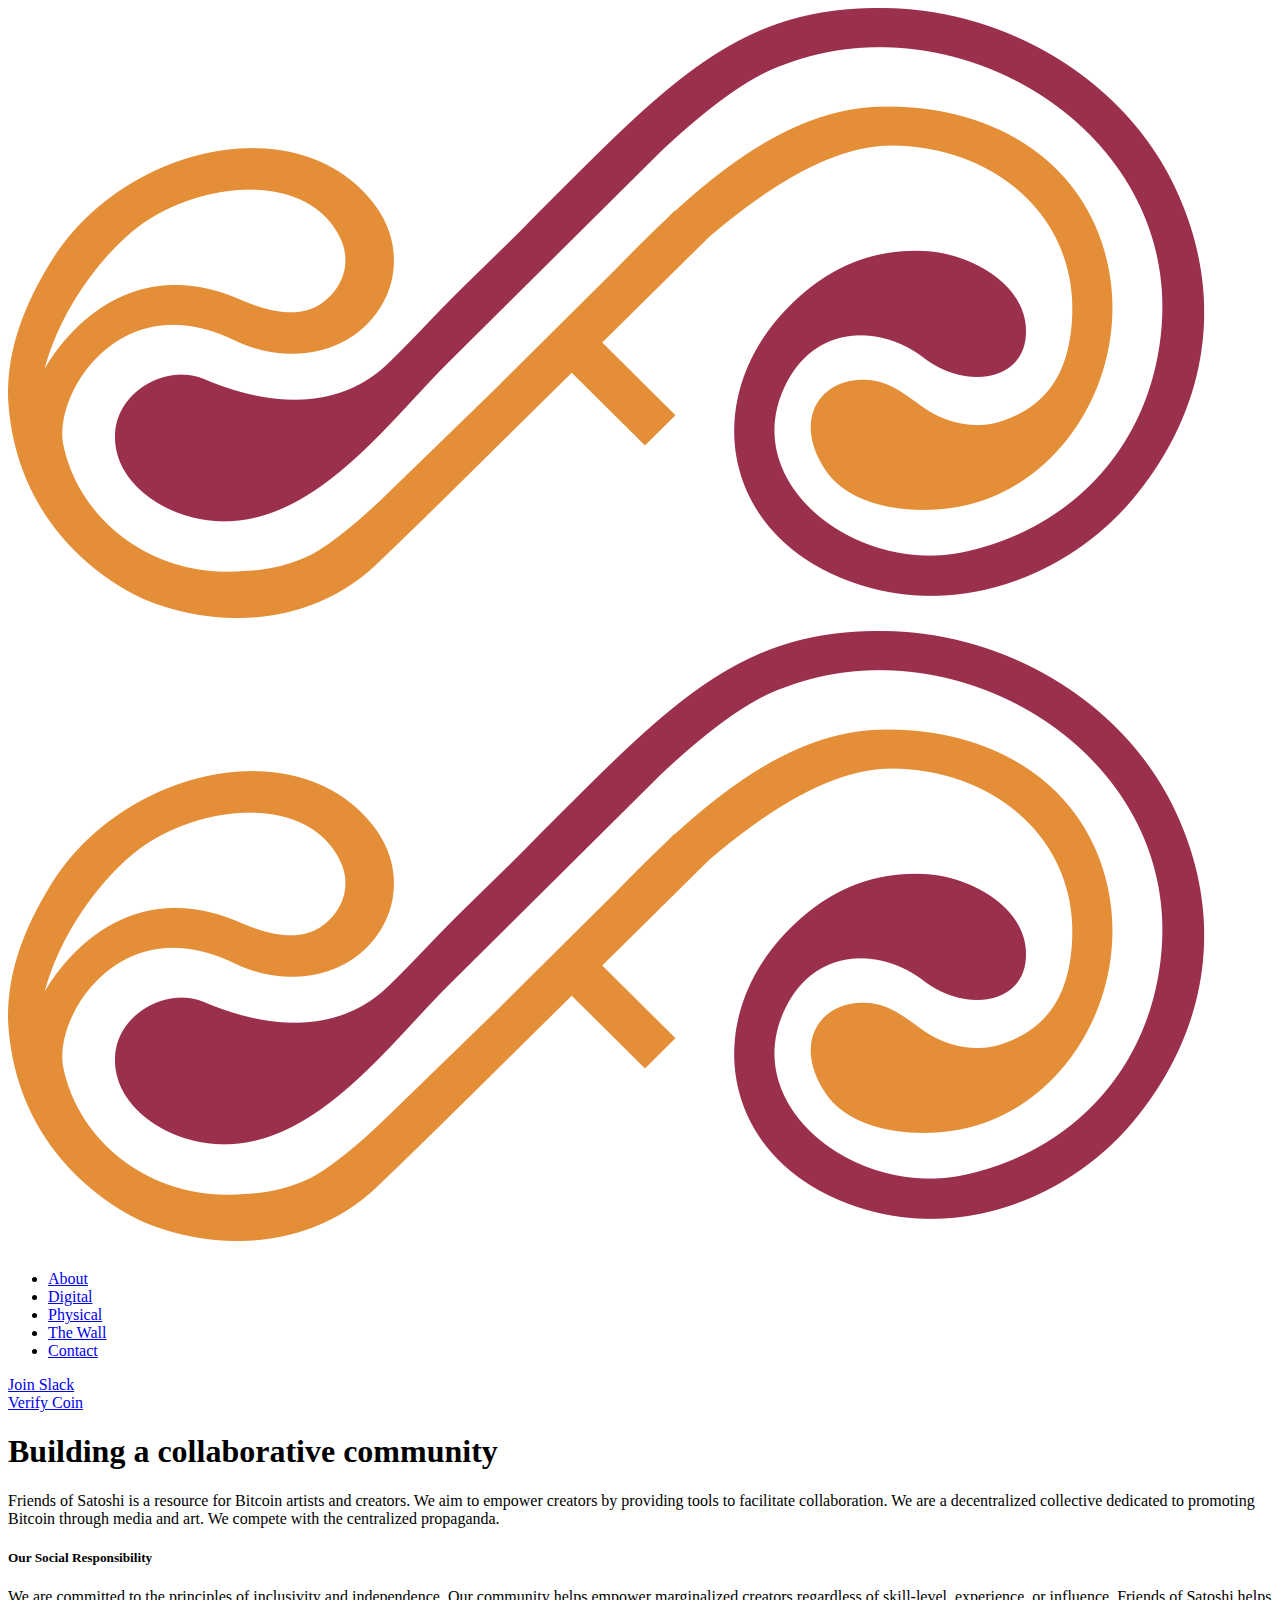
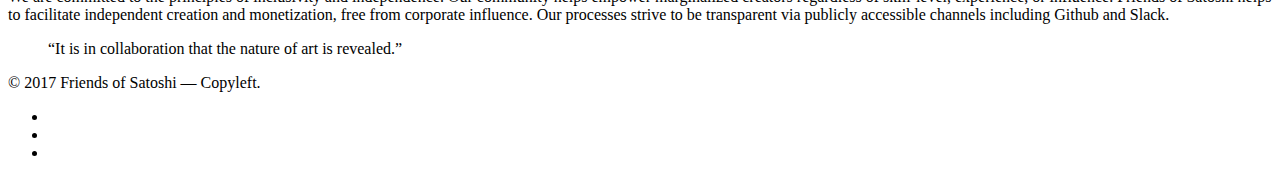
==== about.html @ ccd24b02 "Test filename-based cache busting" ====
<!doctype html>
<html lang="en">
    <head>
        <meta charset="utf-8">
        <title>Friends of Satoshi | About</title>
        <meta name="description" content="Building a collaborative community." />
        <meta name="viewport" content="width=device-width, initial-scale=1.0">
        <link href="css/about.combined.0001.css" rel="stylesheet" type="text/css" media="all" />
        <link href="https://fonts.googleapis.com/css?family=Open+Sans:200,300,400,400i,500,600,700" rel="stylesheet">

    </head>
    <body data-smooth-scroll-offset="77">
        <div class="nav-container">
            <div class="via-1500407324084" via="via-1500407324084" vio="Home Nav">
                <div class="bar bar--sm visible-xs">
                    <div class="container">
                        <div class="row">
                            <div class="col-xs-3 col-sm-2">
                                <a href="index.html"></a>
                            </div>
                            <div class="col-xs-9 col-sm-10 text-right">
                                <a href="#" class="hamburger-toggle" data-toggle-class="#menu2;hidden-xs hidden-sm"> <i class="icon icon--sm stack-interface stack-menu"></i> </a>
                            </div>
                        </div>
                    </div>
                </div>
                <nav id="menu2" class="bar bar-2 hidden-xs">
                    <div class="container">
                        <div class="row">
                            <div class="col-md-2 text-center text-left-sm hidden-xs col-md-push-5">
                                <div class="bar__module">
                                    <a href="index.html" target="_self"> <img class="logo logo-dark" alt="logo" src="img/fos-icon.png"> <img class="logo logo-light" alt="logo" src="img/fos-icon.png"> </a>
                                </div>
                            </div>
                            <div class="col-md-5 col-md-pull-2">
                                <div class="bar__module">
                                    <ul class="menu-horizontal text-left">
                                        <li> <a href="about.html" target="_self">
                                        About</a> </li>
                                        <li> <a href="digital.html" target="_self">
                                        Digital</a> </li>
                                        <li> <a href="physical.html" target="_self">
                                        Physical</a> </li>
                                        <li> <a href="wall.html" target="_self">The Wall</a> </li>
                                        <li> <a href="contact.html" target="_self">
                                        Contact</a> </li>
                                    </ul>
                                </div>
                            </div>
                            <div class="col-md-5 text-right text-left-xs text-left-sm">
                                <div class="bar__module">
                                    <a class="btn btn--sm type--uppercase" href="slack.html" target="_self"> <span class="btn__text">
                                    Join Slack<br></span> </a>
                                    <a class="btn btn--sm type--uppercase" href="https://verify.friendsofsatoshi.com" target="_self"> <span class="btn__text">
                                    Verify Coin<br></span> </a>
                                </div>
                            </div>
                        </div>
                    </div>
                </nav>
            </div>
        </div>
        <div class="main-container">
            <section class="bg--dark">
                <div class="container">
                    <div class="row">
                        <div class="col-sm-10 col-md-8 col-sm-offset-1 col-md-offset-2">
                            <article>
                                <div class="article__title text-center">
                                    <h1 class="h2">Building a collaborative community</h1>
                                </div>
                                <div class="article__body">
                                    <p> Friends of Satoshi is a resource for Bitcoin artists and creators. We aim to empower creators by providing tools to facilitate collaboration. We are a decentralized collective dedicated to promoting Bitcoin through media and art. We compete with the centralized propaganda.</p>
                                    <h5>Our Social Responsibility</h5>
                                    <p> We are committed to the principles of&nbsp;inclusivity and independence. Our community helps empower marginalized creators regardless of skill-level, experience, or influence. Friends of Satoshi helps to facilitate independent creation and monetization, free from corporate influence. Our processes strive to be transparent via publicly accessible channels including Github and Slack.</p>
                                    <blockquote> “It is in collaboration that the nature of art is revealed.” </blockquote>
                                </div>
                            </article>
                        </div>
                    </div>
                </div>
            </section>
            <footer class="footer-7 text-center-xs">
                <div class="container">
                    <div class="row">
                        <div class="col-sm-6"> <span class="type--fine-print">© <span class="update-year">2017</span> Friends of Satoshi — Copyleft.</span>
                        </div>
                        <div class="col-sm-6 text-right text-center-xs">
                            <ul class="social-list list-inline">
                                <li><a href="https://www.youtube.com/channel/UCD_a4hqRUzIvtUv30QXYX5Q" target="_self"><i class="socicon icon socicon-youtube icon--xs"></i></a></li>
                                <li><a href="https://www.twitter.com/friendofsatoshi" target="_self"><i class="socicon socicon-twitter icon icon--xs"></i></a></li>
                                <li><a href="https://www.reddit.com/u/friendsofsatoshi" target="_self"><i class="socicon icon socicon-reddit icon--xs"></i></a></li>
                            </ul>
                        </div>
                    </div>
                </div>
            </footer>
        </div>
       
        <script src="js/about.combined.0001.js"></script>
        <script>
            (function(i,s,o,g,r,a,m){i['GoogleAnalyticsObject']=r;i[r]=i[r]||function(){ (i[r].q=i[r].q||[]).push(arguments)},i[r].l=1*new Date();a=s.createElement(o), m=s.getElementsByTagName(o)[0];a.async=1;a.src=g;m.parentNode.insertBefore(a,m) })(window,document,'script','https://www.google-analytics.com/analytics.js','ga'); ga('create', 'UA-85347747-1', 'auto'); ga('send', 'pageview');
        </script>

    </body>

</html>
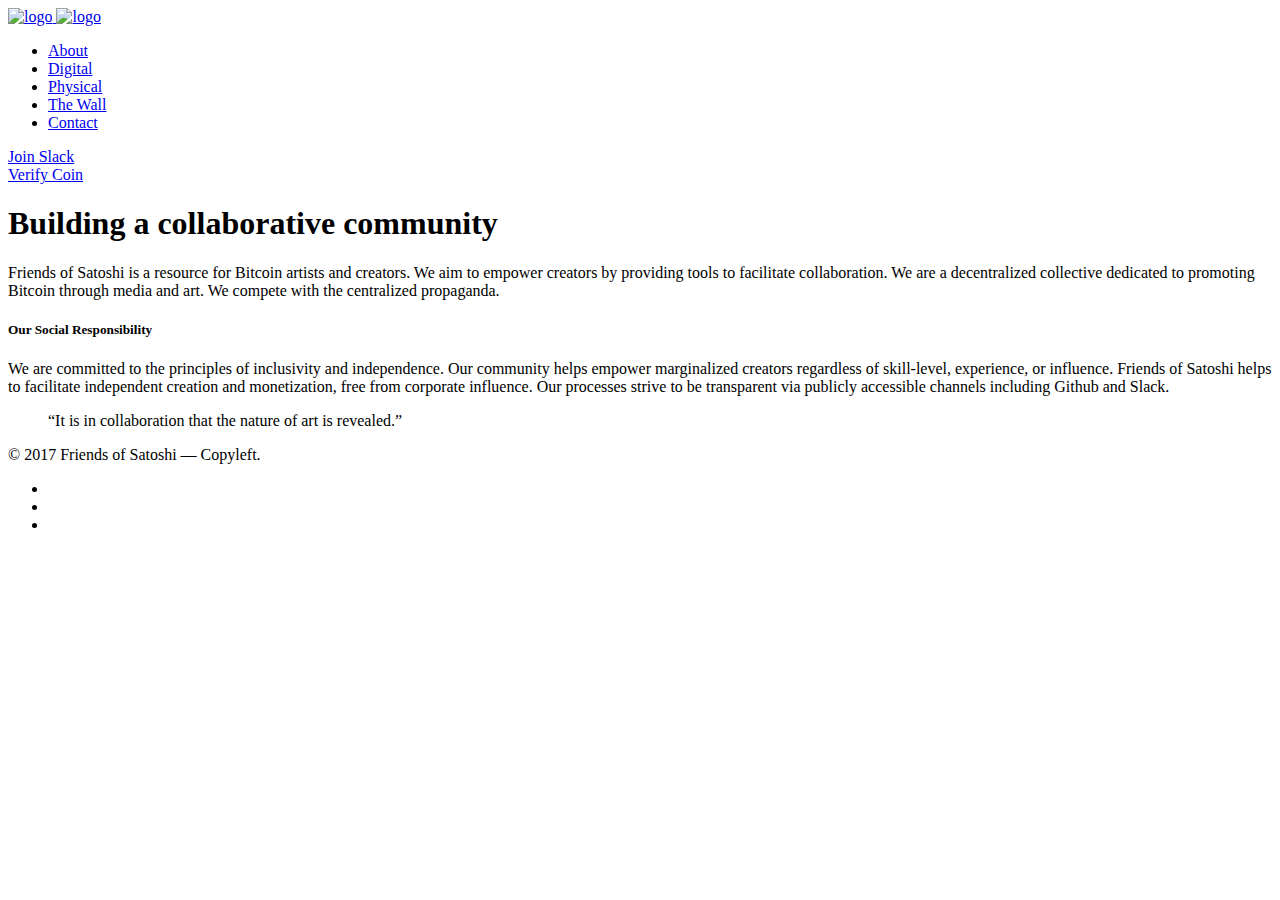
==== commit 16d8e3a8: "Add CDN" ====
--- a/about.html
+++ b/about.html
@@ -29,7 +29,7 @@
                         <div class="row">
                             <div class="col-md-2 text-center text-left-sm hidden-xs col-md-push-5">
                                 <div class="bar__module">
-                                    <a href="index.html" target="_self"> <img class="logo logo-dark" alt="logo" src="img/fos-icon.png"> <img class="logo logo-light" alt="logo" src="img/fos-icon.png"> </a>
+                                    <a href="index.html" target="_self"> <img class="logo logo-dark" alt="logo" src="https://objects-us-west-1.dream.io/friendsofsatoshi/fos-icon.png"> <img class="logo logo-light" alt="logo" src="https://objects-us-west-1.dream.io/friendsofsatoshi/fos-icon.png"> </a>
                                 </div>
                             </div>
                             <div class="col-md-5 col-md-pull-2">
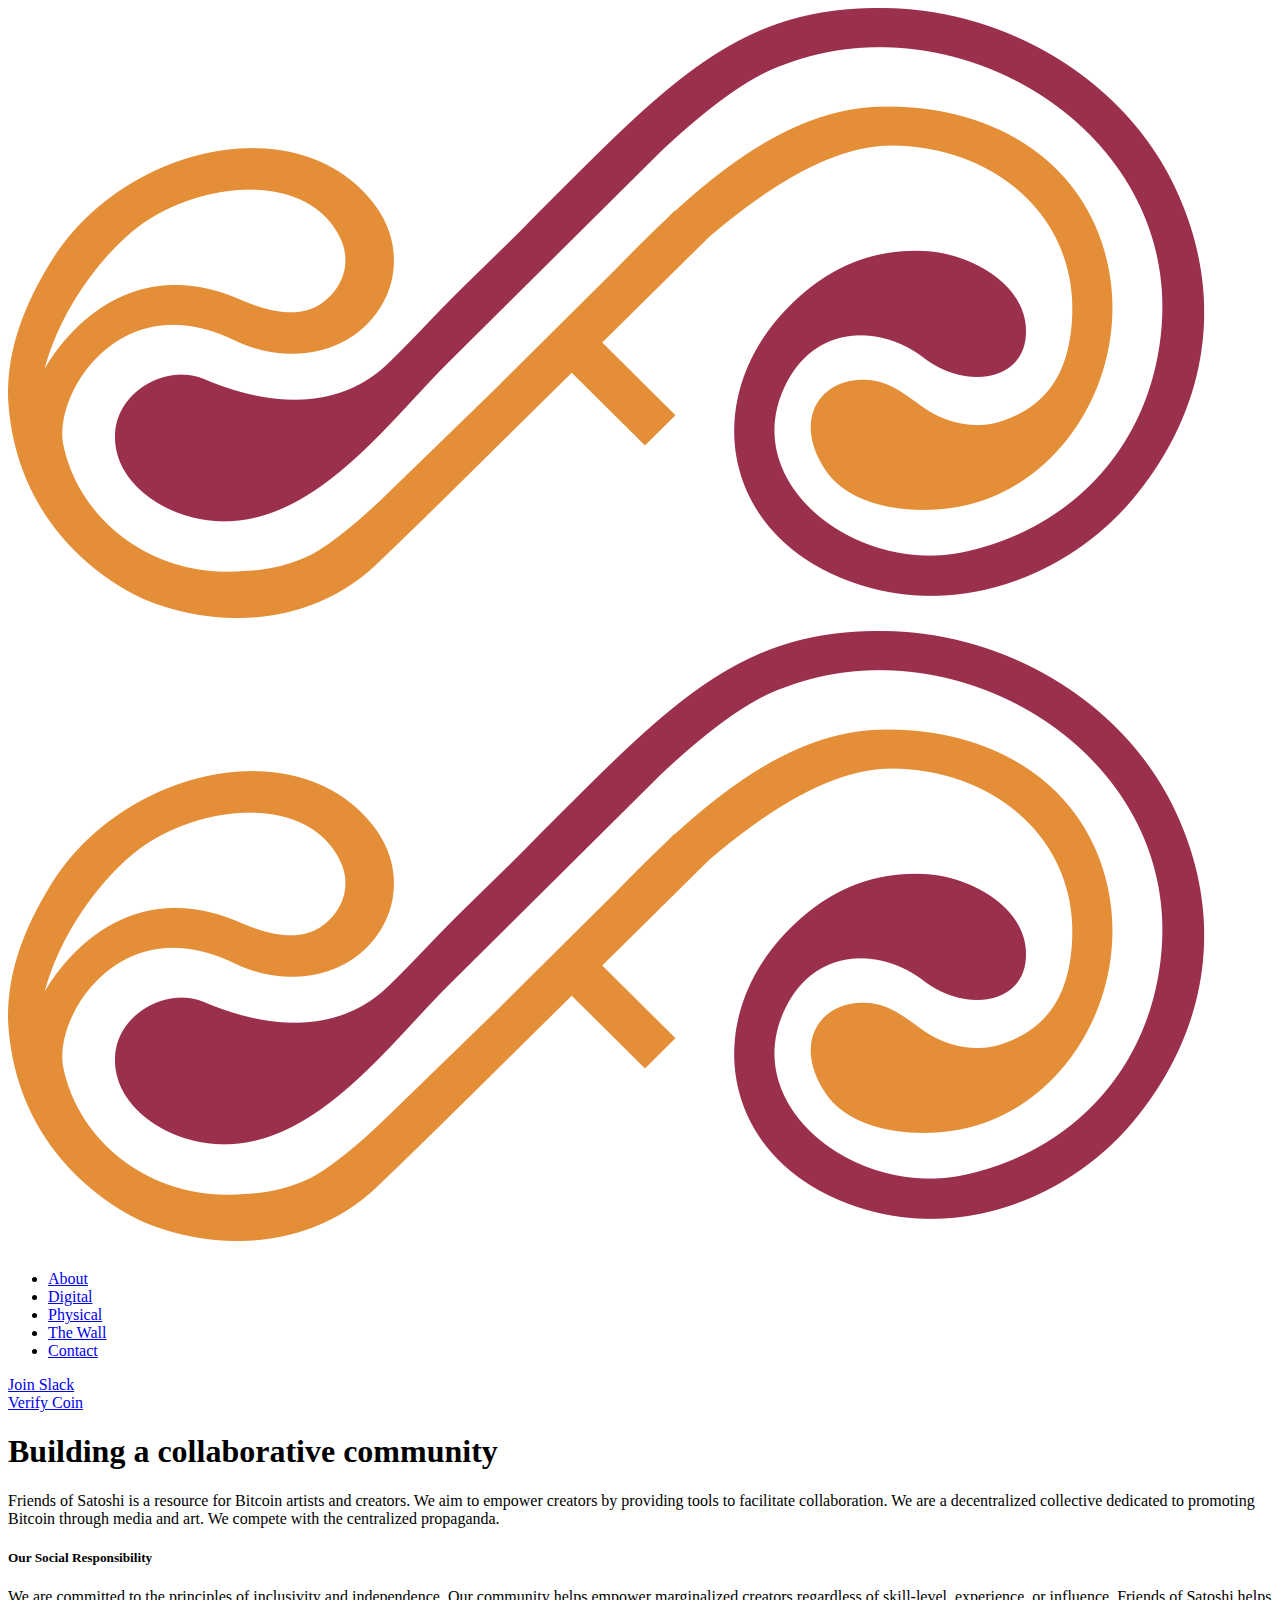
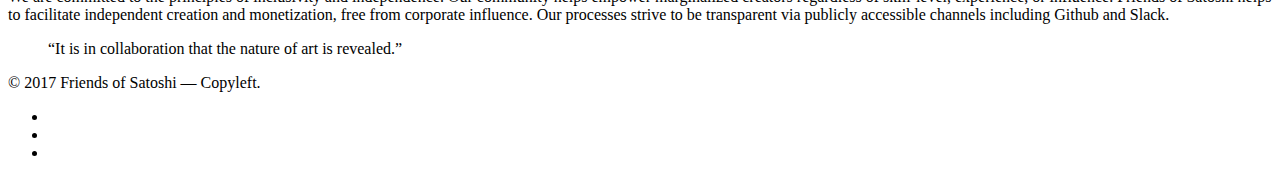
==== commit 63c8e083: "Restore SRC" ====
--- a/about.html
+++ b/about.html
@@ -29,7 +29,7 @@
                         <div class="row">
                             <div class="col-md-2 text-center text-left-sm hidden-xs col-md-push-5">
                                 <div class="bar__module">
-                                    <a href="index.html" target="_self"> <img class="logo logo-dark" alt="logo" src="https://objects-us-west-1.dream.io/friendsofsatoshi/fos-icon.png"> <img class="logo logo-light" alt="logo" src="https://objects-us-west-1.dream.io/friendsofsatoshi/fos-icon.png"> </a>
+                                    <a href="index.html" target="_self"> <img class="logo logo-dark" alt="logo" src="img/fos-icon.png"> <img class="logo logo-light" alt="logo" src="img/fos-icon.png"> </a>
                                 </div>
                             </div>
                             <div class="col-md-5 col-md-pull-2">
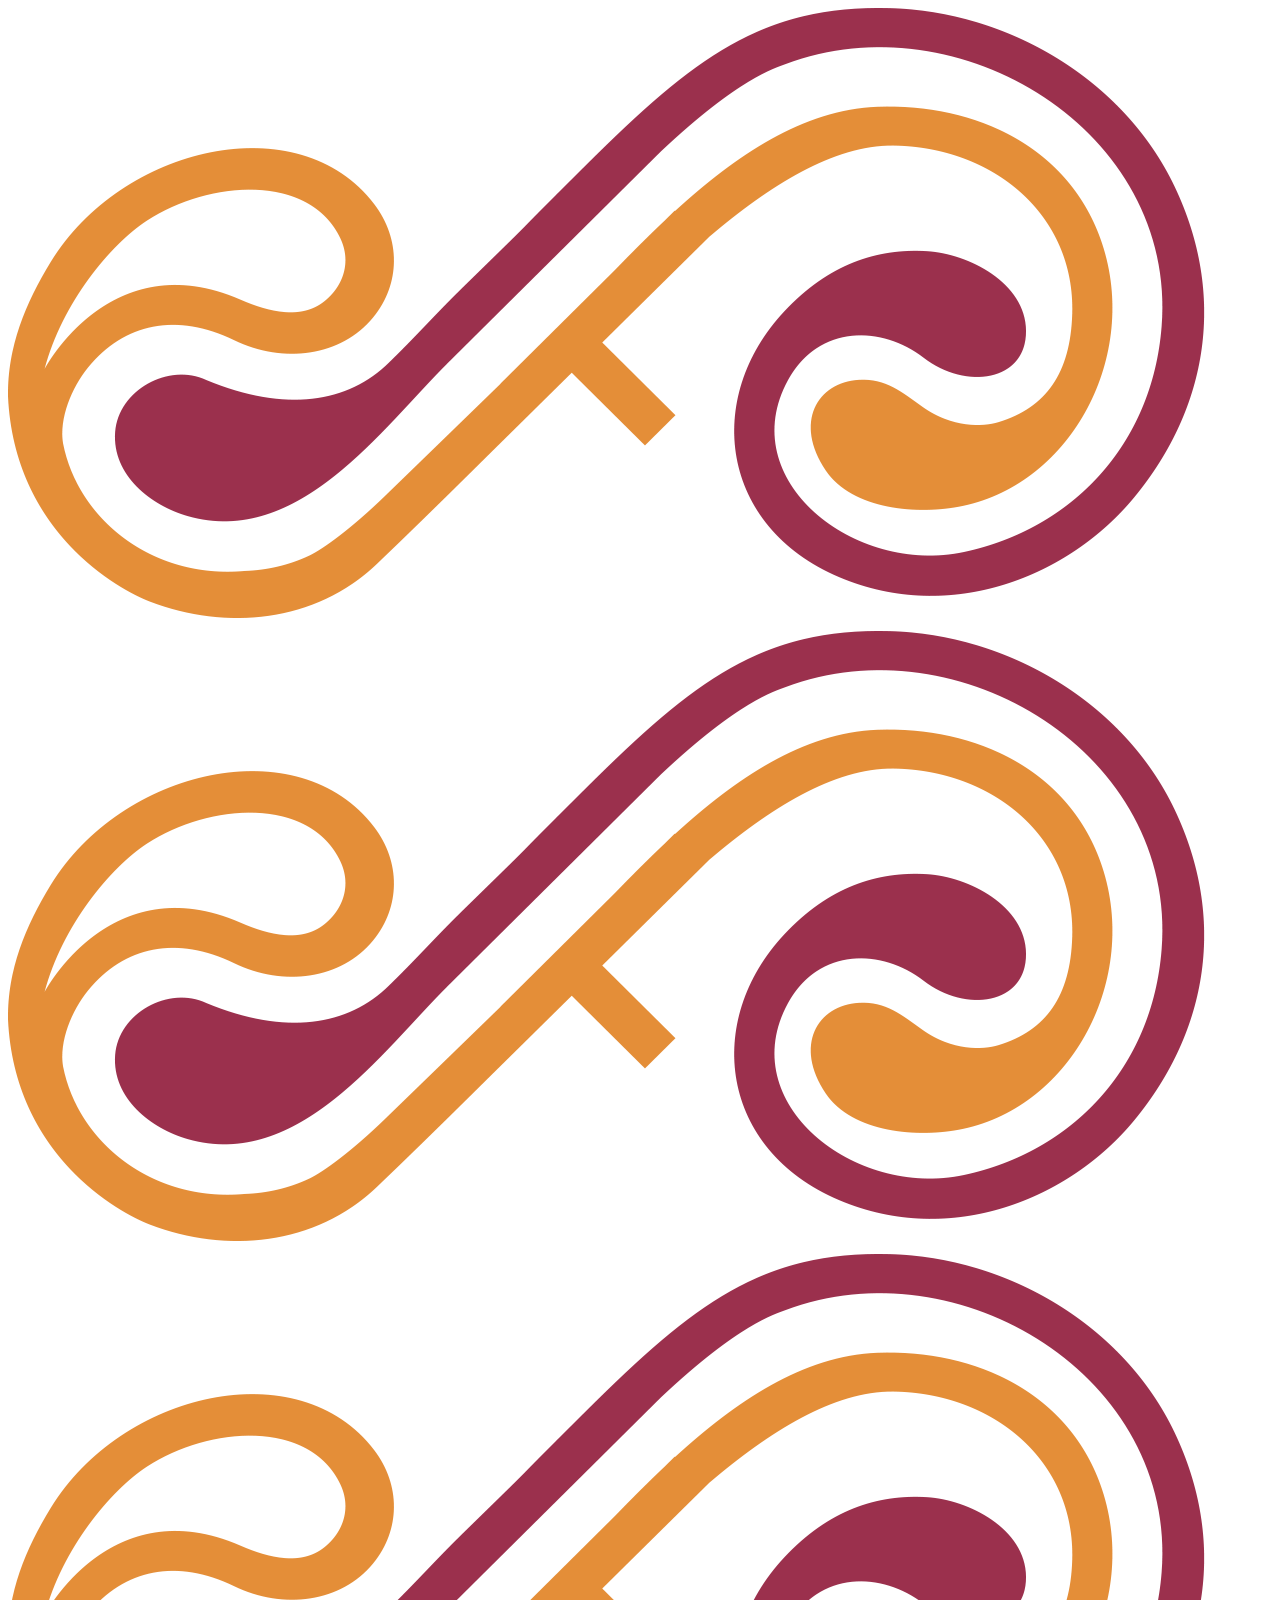
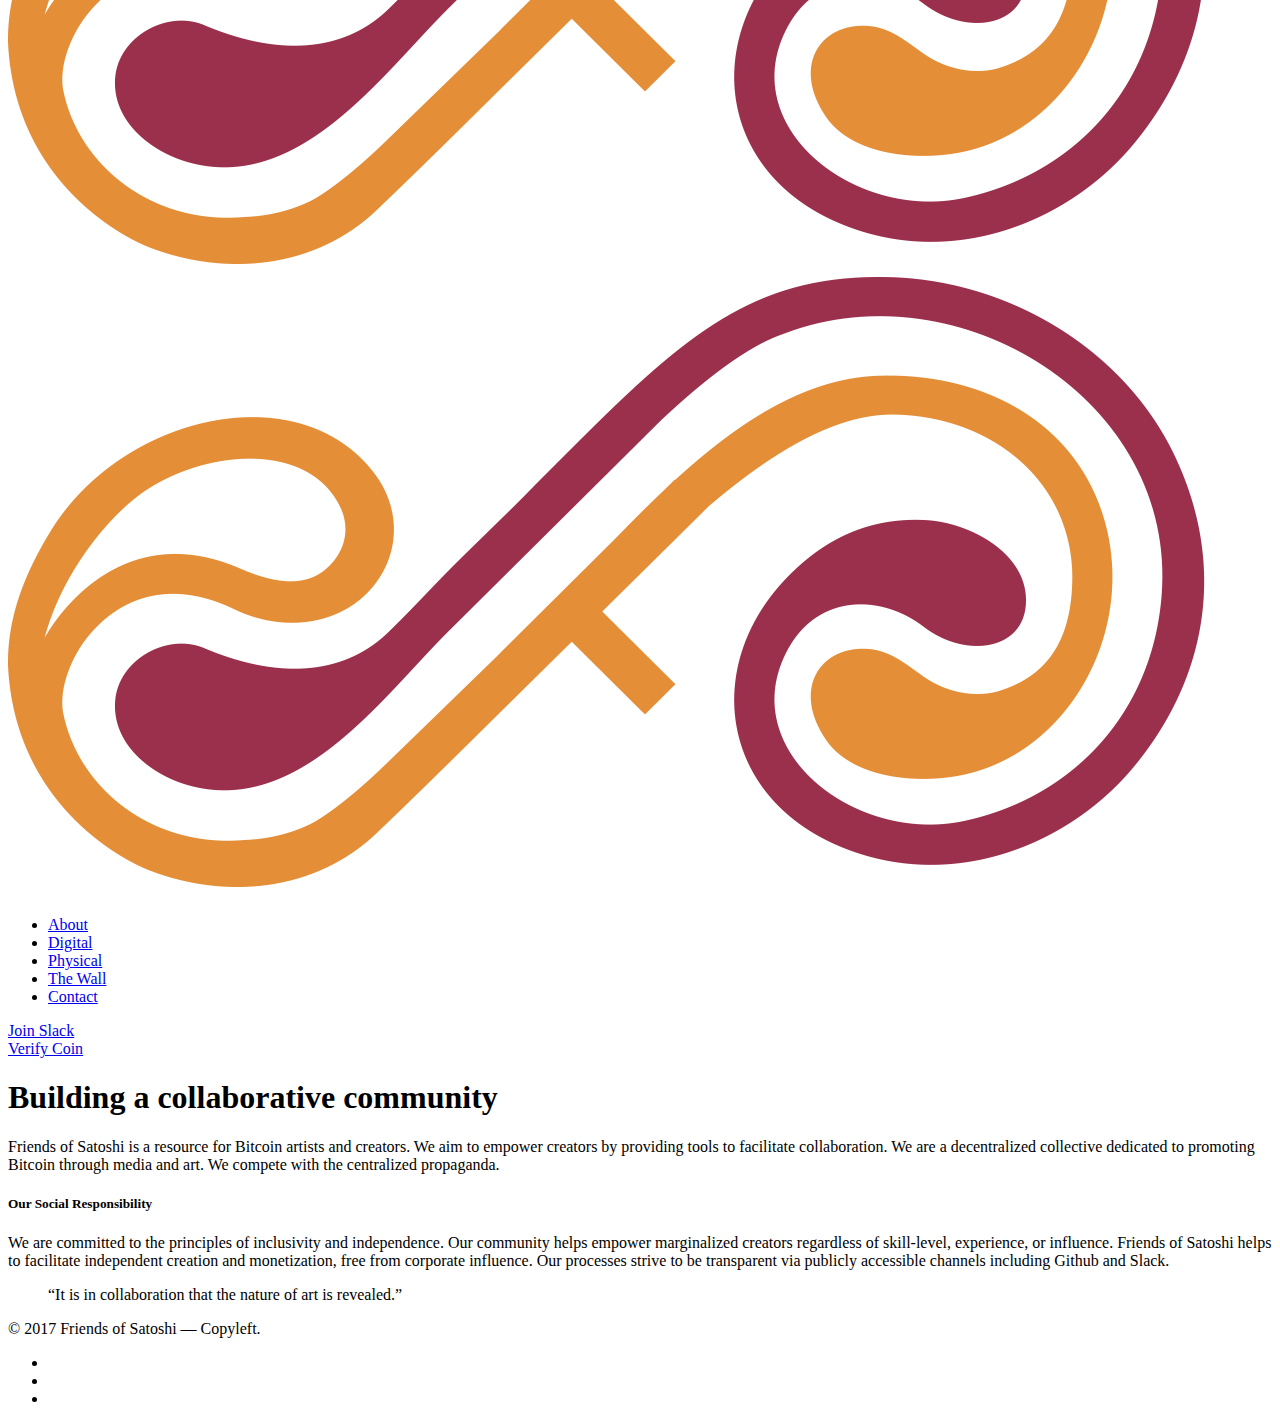
==== commit f64fe957: "Add mobile logo" ====
--- a/about.html
+++ b/about.html
@@ -16,7 +16,7 @@
                     <div class="container">
                         <div class="row">
                             <div class="col-xs-3 col-sm-2">
-                                <a href="index.html"></a>
+                                <a href="index.html"> <img class="logo logo-dark" alt="logo" src="img/fos-icon.png"> <img class="logo logo-light" alt="logo" src="img/fos-icon.png"> </a>
                             </div>
                             <div class="col-xs-9 col-sm-10 text-right">
                                 <a href="#" class="hamburger-toggle" data-toggle-class="#menu2;hidden-xs hidden-sm"> <i class="icon icon--sm stack-interface stack-menu"></i> </a>
